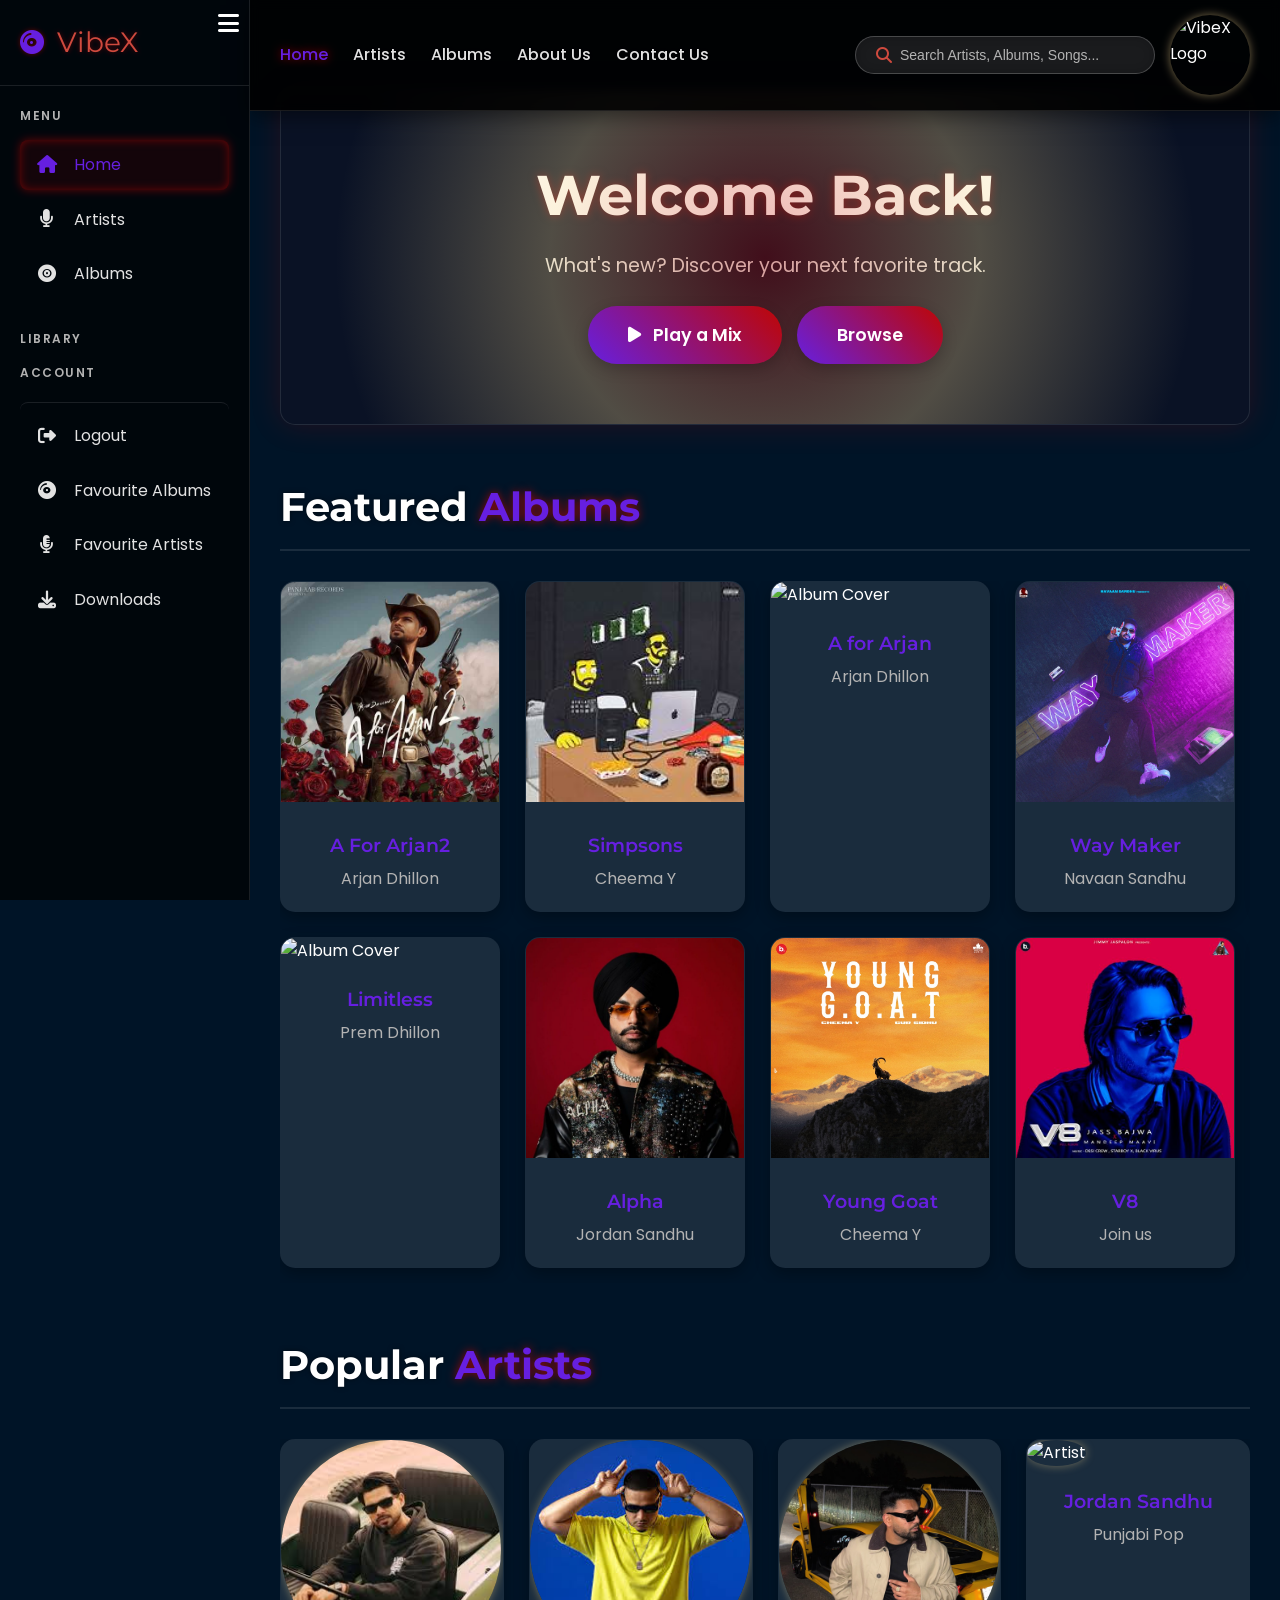
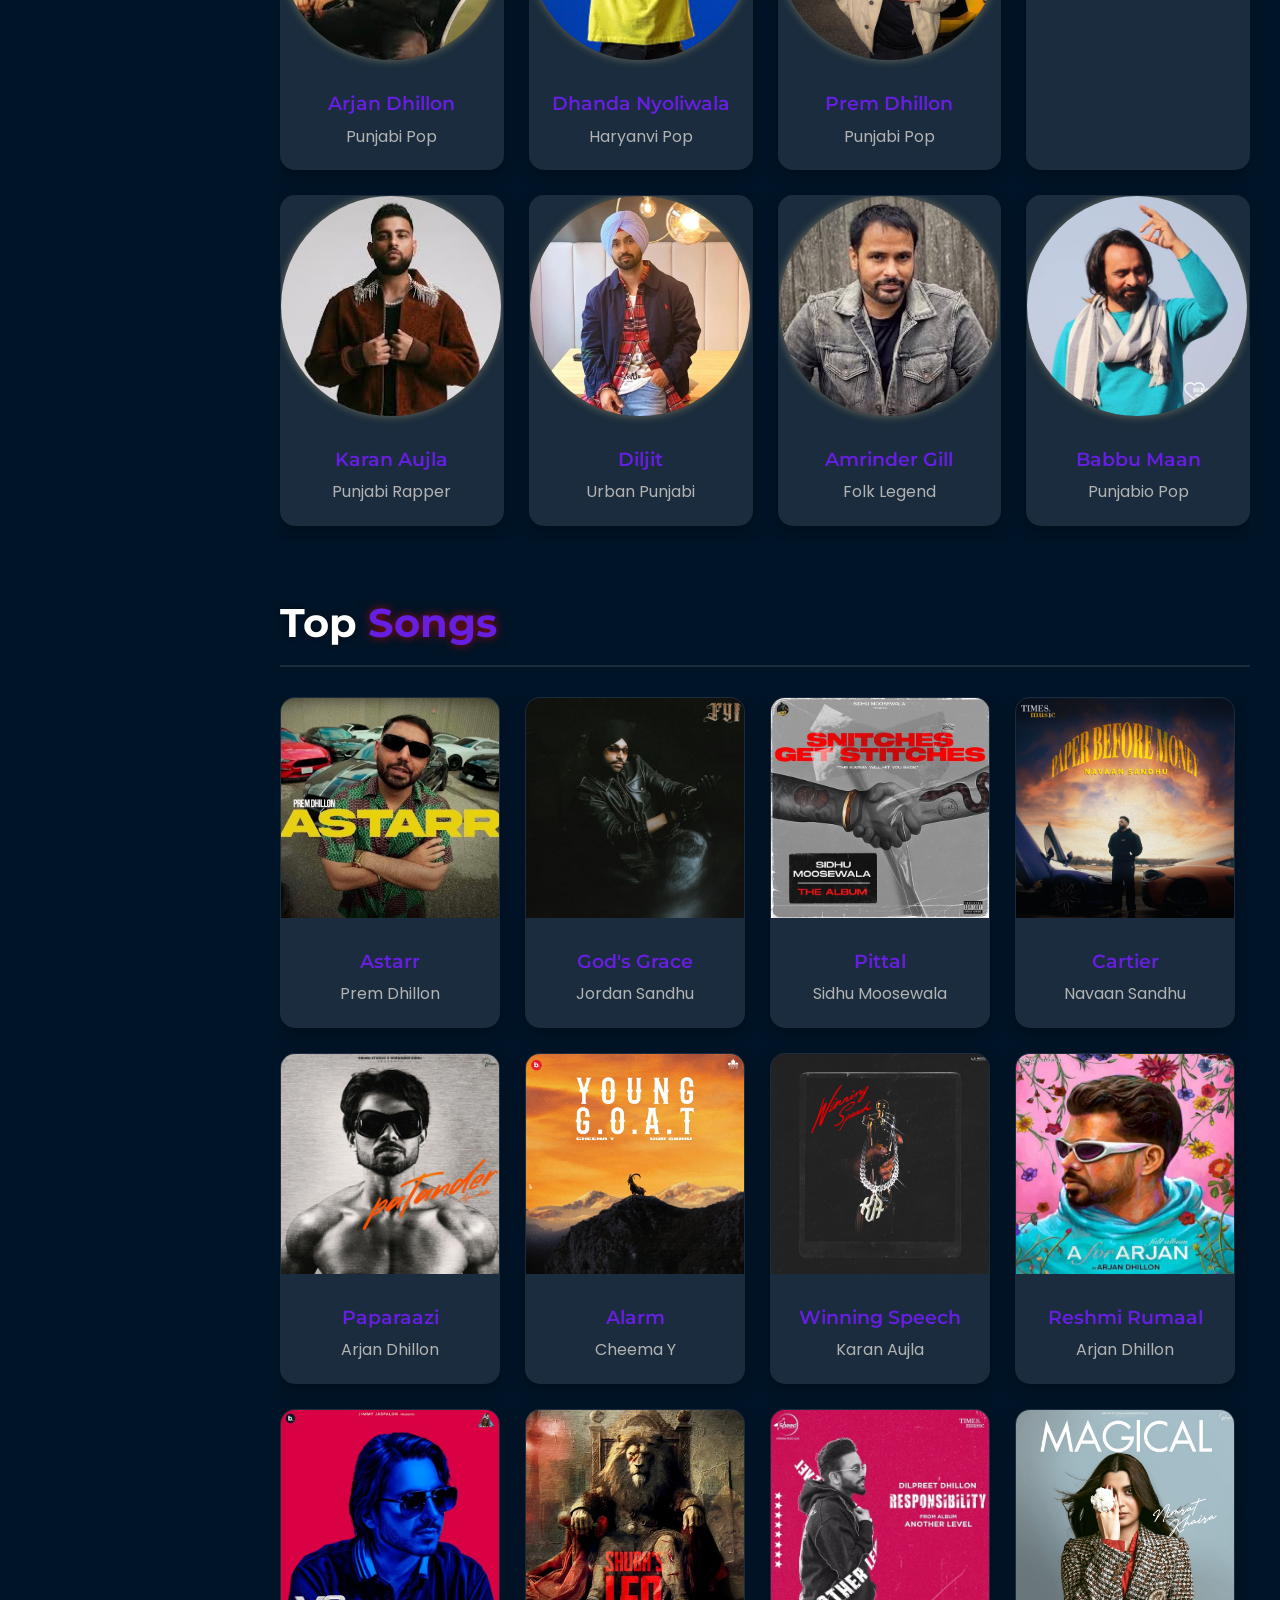
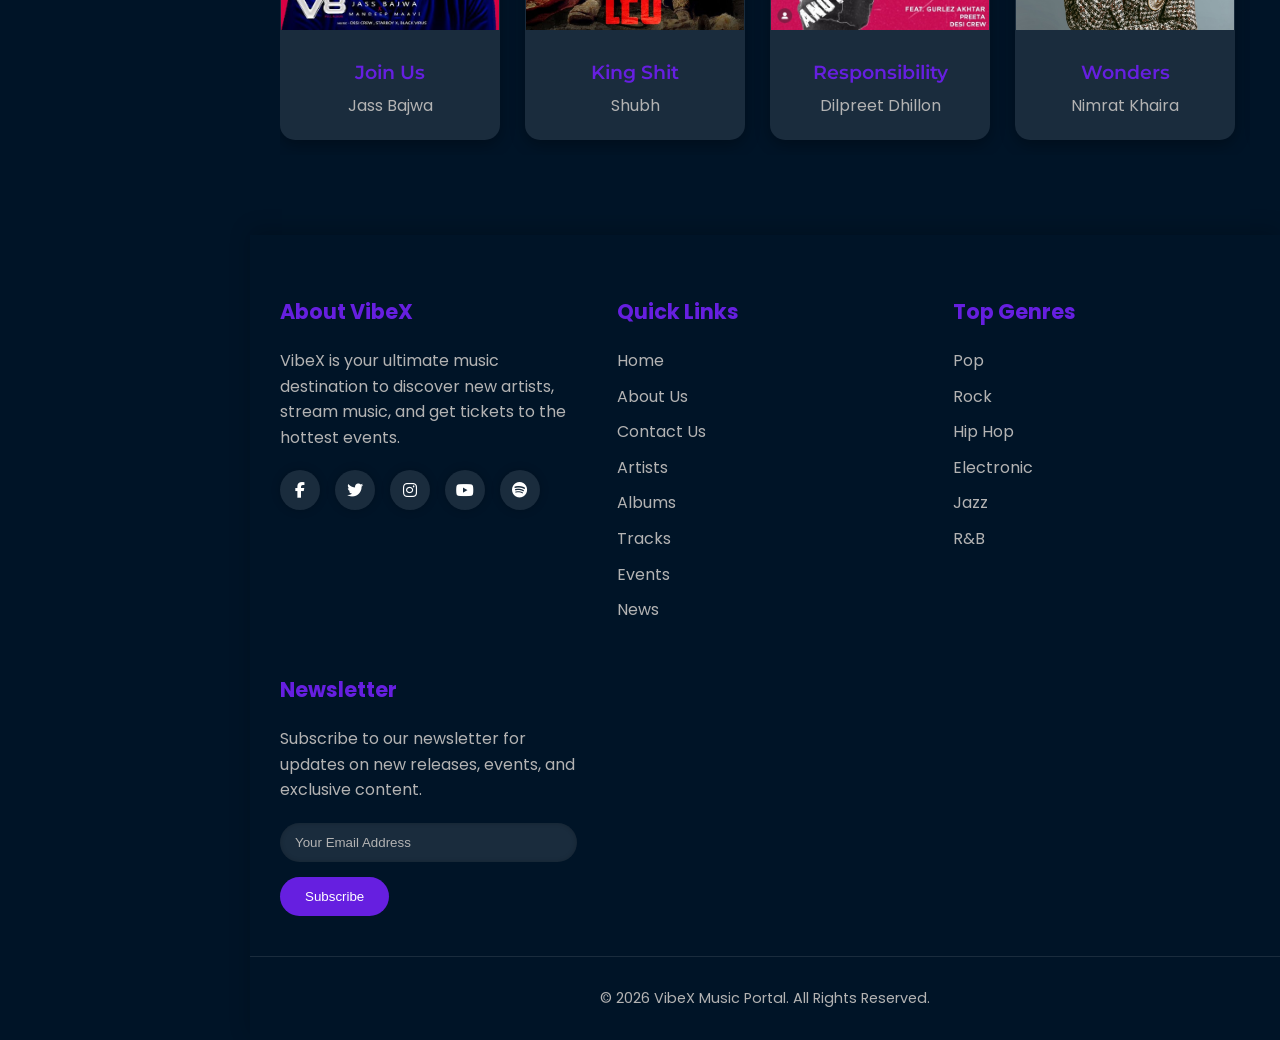
==== HTML/index.html @ daee4691 "Intial commits" ====
<!DOCTYPE html>
<html lang="en">

<head>
    <meta charset="UTF-8" />
    <meta name="viewport" content="width=device-width, initial-scale=1.0" />
    <title>VibeX - Music Portal Dashboard</title>
    <link rel="stylesheet" href="https://cdnjs.cloudflare.com/ajax/libs/font-awesome/6.4.0/css/all.min.css">
    <link
        href="https://fonts.googleapis.com/css2?family=Montserrat:wght@400;500;600;700&family=Poppins:wght@300;400;500;600&display=swap"
        rel="stylesheet">
    <link rel="stylesheet" href="../css/index10.css">
</head>

<body>
    <div class="app-container">
        <aside class="sidebar">
            <button id="sidebar-toggle-btn" class="sidebar-toggle-btn">
                <i class="fas fa-bars"></i>
            </button>
            <div class="sidebar-logo">
                <a href="#" class="logo">
                    <i class="fas fa-compact-disc"></i>
                    <span>VibeX</span>
                </a>
            </div>
            <nav class="sidebar-nav">
                <div class="nav-title">Menu</div>
                <a href="#" class="nav-item active">
                    <i class="fas fa-home"></i>
                    <span>Home</span>
                </a>

                <a href="artists.html" class="nav-item">
                    <i class="fas fa-microphone"></i>
                    <span>Artists</span>
                </a>
                <a href="albums.html" class="nav-item">
                    <i class="fas fa-record-vinyl"></i>
                    <span>Albums</span>
                </a>
            </nav>
            <nav class="sidebar-nav">

                <div class="nav-title">Library</div>
                <div class="nav-title">Account</div>
                <a href="landing.html" class="nav-item" id="logout-btn">
                    <i class="fas fa-sign-out-alt"></i>
                    <span>Logout</span>
                        </a>

                <a href="favourites_albums.html" class="nav-item">
                    <i class="fas fa-compact-disc"></i>
                    <span>Favourite Albums</span>
                </a>
                <a href="favourites_artists.html" class="nav-item">
                    <i class="fas fa-microphone-alt"></i>
                    <span>Favourite Artists</span>
                </a>
                <a href="#" class="nav-item">
                    <i class="fas fa-download"></i>
                    <span>Downloads</span>
                </a>
            </nav>
        </aside>

        <main class="main-content">
            <header>
                <div class="header-content">
                    <nav class="header-nav">
                        <a href="#" class="active">Home</a>
                        <a href="artists.html">Artists</a>
                        <a href="albums.html">Albums</a>
                        <a href="about.html">About Us</a>
                        <a href="contact.html">Contact Us</a>
                    </nav>
                    <div class="header-actions">
                        <div class="search-box">
                            <i class="fas fa-search"></i>
                            <input type="text" id="searchInput" placeholder="Search Artists, Albums, Songs..." />
                            <div id="searchResultsDropdown" class="search-results-dropdown">
                            </div>
                        </div>
                        <div class="vibex-logo-container">
                            <img src="../images/logo.jpg" alt="VibeX Logo" width="120" />
                        </div>
                    </div>
                </div>
            </header>

            <section class="hero">
                <div class="hero-content">
                    <h1 class="hero-title">Welcome Back!</h1>
                    <p class="hero-subtitle">What's new? Discover your next favorite track.</p>
                    <div class="hero-actions">
                        <a href="#" class="btn"><i class="fas fa-play"></i> Play a Mix</a>
                        <a href="#" class="btn">Browse</a>
                    </div>
                </div>
            </section>

            <section class="section">
                <div class="section-header">
                    <h2 class="section-title">Featured <span>Albums</span></h2>
                </div>
                <div class="card-grid albums-grid">
                    <div class="card" data-search-term="A For Arjan2 Arjan Dhillon" data-type="album"
                        id="album-a-for-arjan2">
                        <img src="../images/A_for_Arjan2.jpg" alt="Album Cover" class="card-img" />
                        <div class="card-content">
                            <h3 class="card-title">A For Arjan2</h3>
                            <p class="card-subtitle">Arjan Dhillon</p>
                        </div>
                    </div>
                    <div class="card" data-search-term="Limitless Prem Dhillon" data-type="album" id="album-limitless">
                        <img src="../images/limitless.jpg" alt="Album Cover" class="card-img" />
                        <div class="card-content">
                            <h3 class="card-title">Limitless</h3>
                            <p class="card-subtitle">Prem Dhillon</p>
                        </div>
                    </div>
                    <div class="card" data-search-term="P-Pop Culture Karan Aujla" data-type="album"
                        id="album-p-pop-culture">
                        <img src="../images/simpsons.jpg" alt="Album Cover" class="card-img" />
                        <div class="card-content">
                            <h3 class="card-title">Simpsons</h3>
                            <p class="card-subtitle">Cheema Y</p>
                        </div>
                    </div>
                    <div class="card" data-search-term="Alpha Jordan Sandhu" data-type="album" id="album-alpha">
                        <img src="../images/alpha.jpg" alt="Album Cover" class="card-img" />
                        <div class="card-content">
                            <h3 class="card-title">Alpha</h3>
                            <p class="card-subtitle">Jordan Sandhu</p>
                        </div>
                    </div>
                    <div class="card" data-search-term="Moosetape Sidhu Moosewala" data-type="album"
                        id="album-moosetape">
                        <img src="../images/a_for_arjan.jpg" alt="Album Cover" class="card-img" />
                        <div class="card-content">
                            <h3 class="card-title">A for Arjan</h3>
                            <p class="card-subtitle">Arjan Dhillon</p>
                        </div>
                    </div>
                    <div class="card" data-search-term="Young Goat Cheema Y" data-type="album" id="album-young-goat">
                        <img src="../images/young_goat.jpg" alt="Album Cover" class="card-img" />
                        <div class="card-content">
                            <h3 class="card-title">Young Goat</h3>
                            <p class="card-subtitle">Cheema Y</p>
                        </div>
                    </div>
                    <div class="card" data-search-term="Way Maker Navaan Sandhu" data-type="album" id="album-way-maker">
                        <img src="../images/way_maker.jpg" alt="Album Cover" class="card-img" />
                        <div class="card-content">
                            <h3 class="card-title">Way Maker</h3>
                            <p class="card-subtitle">Navaan Sandhu</p>
                        </div>
                    </div>
                    <div class="card" data-search-term="V8 Join us" data-type="album" id="album-v8">
                        <img src="../images/join_us.jpg" alt="Album Cover" class="card-img" />
                        <div class="card-content">
                            <h3 class="card-title">V8</h3>
                            <p class="card-subtitle">Join us</p>
                        </div>
                    </div>
                    <div class="card" data-search-term="Sicario Shubh" data-type="album" id="album-sicario">
                        <img src="../images/sicario.jpg" alt="Album Cover" class="card-img" />
                        <div class="card-content">
                            <h3 class="card-title">Sicario</h3>
                            <p class="card-subtitle">Shubh</p>
                        </div>
                    </div>
                    <div class="card" data-search-term="Mahol Hustinder" data-type="album" id="album-mahol">
                        <img src="../images/timeless.jpg" alt="Album Cover" class="card-img" />
                        <div class="card-content">
                            <h3 class="card-title">Timeless</h3>
                            <p class="card-subtitle">Hustinder</p>
                        </div>
                    </div>
                </div>
            </section>

            <section class="section">
                <div class="section-header">
                    <h2 class="section-title">Popular <span>Artists</span></h2>
                </div>
                <div class="card-grid artists-grid">
                    <div class="card" data-search-term="Arjan Dhillon Punjabi Pop" data-type="artist"
                        id="artist-arjan-dhillon">
                        <img src="../images/arjan.jpg" alt="Artist" class="artist-img" />
                        <div class="card-content">
                            <h3 class="card-title">Arjan Dhillon</h3>
                            <p class="card-subtitle">Punjabi Pop</p>
                        </div>
                    </div>
                    <div class="card" data-search-term="Karan Aujla Punjabi Rapper" data-type="artist"
                        id="artist-karan-aujla">
                        <img src="../images/aujla.jpg" alt="Artist" class="artist-img" />
                        <div class="card-content">
                            <h3 class="card-title">Karan Aujla</h3>
                            <p class="card-subtitle">Punjabi Rapper</p>
                        </div>
                    </div>

                    <div class="card" data-search-term="Dhanda Nyoliwala Haryanvi Pop" data-type="artist"
                        id="artist-Dhanda-Nyoliwala">
                        <img src="../images/download.jpg" alt="Artist" class="artist-img" />
                        <div class="card-content">
                            <h3 class="card-title">Dhanda Nyoliwala</h3>
                            <p class="card-subtitle">Haryanvi Pop</p>
                        </div>
                    </div>

                    <div class="card" data-search-term="Diljit Urban Punjabi" data-type="artist" id="artist-diljit">
                        <img src="../images/diljit1.jpg" alt="Artist" class="artist-img" />
                        <div class="card-content">
                            <h3 class="card-title">Diljit</h3>
                            <p class="card-subtitle">Urban Punjabi</p>
                        </div>
                    </div>

                    <div class="card" data-search-term="Prem Dhillon Punjabi Pop" data-type="artist"
                        id="artist-prem-dhillon">
                        <img src="../images/prem.jpg" alt="Artist" class="artist-img" />
                        <div class="card-content">
                            <h3 class="card-title">Prem Dhillon</h3>
                            <p class="card-subtitle">Punjabi Pop</p>
                        </div>
                    </div>

                    <div class="card" data-search-term="Amrinder Gill Folk Legend" data-type="artist"
                        id="artist-amrinder-gill">
                        <img src="../images/amrinder_gill.jpeg" alt="Artist" class="artist-img" />
                        <div class="card-content">
                            <h3 class="card-title">Amrinder Gill</h3>
                            <p class="card-subtitle">Folk Legend</p>
                        </div>
                    </div>
                    <div class="card" data-search-term="Jordan Sandhu Punjabi Pop" data-type="artist"
                        id="artist-jordan-sandhu">
                        <img src="../images/jordan.jpg" alt="Artist" class="artist-img" />
                        <div class="card-content">
                            <h3 class="card-title">Jordan Sandhu</h3>
                            <p class="card-subtitle">Punjabi Pop</p>
                        </div>
                    </div>
                    <div class="card" data-search-term="Babbu Maan Punjabio Pop" data-type="artist"
                        id="artist-babbu-maan">
                        <img src="../images/babbu.jpg" alt="Artist" class="artist-img" />
                        <div class="card-content">
                            <h3 class="card-title">Babbu Maan</h3>
                            <p class="card-subtitle">Punjabio Pop</p>
                        </div>

                    </div>
                </div>
            </section>

            <section class="section">
                <div class="section-header">
                    <h2 class="section-title">Top <span>Songs</span></h2>
                </div>
                <div class="card-grid songs-grid">
                    <div class="card" data-search-term="Astarr Prem Dhillon" data-type="song" id="song-astarr">
                        <img src="../images/4_da_gang.jpg" alt="Song Cover" class="card-img" />
                        <div class="card-content">
                            <h3 class="card-title">Astarr</h3>
                            <p class="card-subtitle">Prem Dhillon</p>
                        </div>
                    </div>
                    <div class="card" data-search-term="Paparaazi Arjan Dhillon" data-type="song" id="song-paparaazi">
                        <img src="../images/paparaazi.jpg" alt="Song Cover" class="card-img" />
                        <div class="card-content">
                            <h3 class="card-title">Paparaazi</h3>
                            <p class="card-subtitle">Arjan Dhillon</p>
                        </div>
                    </div>
                    <div class="card" data-search-term="Join Us Jass Bajwa" data-type="song" id="song-join-us">
                        <img src="../images/join_us.jpg" alt="Song Cover" class="card-img" />
                        <div class="card-content">
                            <h3 class="card-title">Join Us</h3>
                            <p class="card-subtitle">Jass Bajwa</p>
                        </div>
                    </div>
                    <div class="card" data-search-term="God's Grace Jordan Sandhu" data-type="song"
                        id="song-gods-grace">
                        <img src="../images/gods_grace.jpg" alt="Song Cover" class="card-img" />
                        <div class="card-content">
                            <h3 class="card-title">God's Grace</h3>
                            <p class="card-subtitle">Jordan Sandhu</p>
                        </div>
                    </div>
                    <div class="card" data-search-term="Alarm Cheema Y" data-type="song" id="song-alarm">
                        <img src="../images/young_goat.jpg" alt="Song Cover" class="card-img" />
                        <div class="card-content">
                            <h3 class="card-title">Alarm</h3>
                            <p class="card-subtitle">Cheema Y</p>
                        </div>
                    </div>
                    <div class="card" data-search-term="King Shit Shubh" data-type="song" id="song-king-shit">
                        <img src="../images/king_shit.jpg" alt="Song Cover" class="card-img" />
                        <div class="card-content">
                            <h3 class="card-title">King Shit</h3>
                            <p class="card-subtitle">Shubh</p>
                        </div>
                    </div>
                    <div class="card" data-search-term="Pittal Sidhu Moosewala" data-type="song" id="song-pittal">
                        <img src="../images/pittal.jpg" alt="Song Cover" class="card-img" />
                        <div class="card-content">
                            <h3 class="card-title">Pittal</h3>
                            <p class="card-subtitle">Sidhu Moosewala</p>
                        </div>
                    </div>
                    <div class="card" data-search-term="Winning Speech Karan Aujla" data-type="song"
                        id="song-winning-speech">
                        <img src="../images/winning_speech.jpg" alt="Song Cover" class="card-img" />
                        <div class="card-content">
                            <h3 class="card-title">Winning Speech</h3>
                            <p class="card-subtitle">Karan Aujla</p>
                        </div>
                    </div>
                    <div class="card" data-search-term="Responsibility Dilpreet Dhillon" data-type="song"
                        id="song-responsibility">
                        <img src="../images/responsibility.jpg" alt="Song Cover" class="card-img" />
                        <div class="card-content">
                            <h3 class="card-title">Responsibility</h3>
                            <p class="card-subtitle">Dilpreet Dhillon</p>
                        </div>
                    </div>
                    <div class="card" data-search-term="Cartier Navaan Sandhu" data-type="song" id="song-cartier">
                        <img src="../images/paper_before_money.jpg" alt="Song Cover" class="card-img" />
                        <div class="card-content">
                            <h3 class="card-title">Cartier</h3>
                            <p class="card-subtitle">Navaan Sandhu</p>
                        </div>
                    </div>
                    <div class="card" data-search-term="Reshmi Rumaal Arjan Dhillon" data-type="song"
                        id="song-reshmi-rumaal">
                        <img src="../images/A_for_Arjan.jpg" alt="Song Cover" class="card-img" />
                        <div class="card-content">
                            <h3 class="card-title">Reshmi Rumaal</h3>
                            <p class="card-subtitle">Arjan Dhillon</p>
                        </div>
                    </div>
                    <div class="card" data-search-term="Wonders Nimrat Khaira" data-type="song" id="song-wonders">
                        <img src="../images/wonders.jpg" alt="Song Cover" class="card-img" />
                        <div class="card-content">
                            <h3 class="card-title">Wonders</h3>
                            <p class="card-subtitle">Nimrat Khaira</p>
                        </div>
                    </div>
                    <div class="card" data-search-term="Vail Purane Hustinder" data-type="song" id="song-vail-purane">
                        <img src="../images/timeless.jpg" alt="Song Cover" class="card-img" />
                        <div class="card-content">
                            <h3 class="card-title">Vail Purane</h3>
                            <p class="card-subtitle">Hustinder</p>
                        </div>
                    </div>
                    <div class="card" data-search-term="Sohni Kudi Amrinder Gill" data-type="song" id="song-sohni-kudi">
                        <img src="../images/sohni_kudi.jpg" alt="Song Cover" class="card-img" />
                        <div class="card-content">
                            <h3 class="card-title">Sohni Kudi</h3>
                            <p class="card-subtitle">Amrinder Gill</p>
                        </div>
                    </div>
                    <div class="card" data-search-term="Hussan Illahi Wazir Pattar" data-type="song"
                        id="song-hussan-illahi">
                        <img src="../images/hussan_illahi.jpg" alt="Song Cover" class="card-img" />
                        <div class="card-content">
                            <h3 class="card-title">Hussan Illahi</h3>
                            <p class="card-subtitle">Wazir Pattar</p>
                        </div>
                    </div>
                </div>
            </section>
        </main>
    </div>


    <div class="playback-message" id="playbackMessage"></div>

    <footer>
        <div class="container">
            <div class="footer-content">
                <div class="footer-column">
                    <h3>About Vibe<span>X</span></h3>
                    <p>VibeX is your ultimate music destination to discover new artists, stream music, and get tickets
                        to the hottest events.</p>
                    <div class="social-links">
                        <a href="#"><i class="fab fa-facebook-f"></i></a>
                        <a href="#"><i class="fab fa-twitter"></i></a>
                        <a href="#"><i class="fab fa-instagram"></i></a>
                        <a href="#"><i class="fab fa-youtube"></i></a>
                        <a href="#"><i class="fab fa-spotify"></i></a>
                    </div>
                </div>

                <div class="footer-column">
                    <h3>Quick Links</h3>
                    <ul>
                        <li><a href="#">Home</a></li>
                        <li><a href="about.html">About Us</a></li>
                        <li><a href="contact.html">Contact Us</a></li>
                        <li><a href="artists.html">Artists</a></li>
                        <li><a href="albums3.html">Albums</a></li>
                        <li><a href="landing.html">Tracks</a></li>
                        <li><a href="#">Events</a></li>
                        <li><a href="#">News</a></li>
                    </ul>
                </div>

                <div class="footer-column">
                    <h3>Top Genres</h3>
                    <ul>
                        <li><a href="#">Pop</a></li>
                        <li><a href="#">Rock</a></li>
                        <li><a href="#">Hip Hop</a></li>
                        <li><a href="#">Electronic</a></li>
                        <li><a href="#">Jazz</a></li>
                        <li><a href="#">R&B</a></li>
                    </ul>
                </div>

                <div class="footer-column">
                    <h3>Newsletter</h3>
                    <p>Subscribe to our newsletter for updates on new releases, events, and exclusive content.</p>
                    <div class="newsletter">
                        <form action="#">
                            <input type="email" placeholder="Your Email Address" required>
                            <button type="submit">Subscribe</button>
                        </form>
                    </div>
                </div>
            </div>

            <div class="copyright">
                <p>&copy; 2026 VibeX Music Portal. All Rights Reserved.</p>
            </div>
        </div>
    </footer>
</body>

</html>
---- css/index10.css ----
:root {
    --primary: #661fe0;
    --secondary: #cf4a3e;
    --dark-bg: #001427;
    --mid-bg: #001427;
    --light-bg: #708d81;
    --footer-bg: #001427;
    --card-bg: rgba(255, 255, 255, 0.1);
    --card-hover: rgba(255, 255, 255, 0.15);
    --text-primary: #fff;
    --text-secondary: #e2e2e2;
    --text-muted: #b3b3b3;
    --sidebar-width: 250px;
    --shadow-primary: 191, 6, 3;
    --shadow-secondary: 244, 213, 141;
    --shadow-tertiary: 255, 255, 255;
    /* New: Define fixed header height for main content clearance */
    --fixed-header-height: 90px; 
}

* {
    margin: 0;
    padding: 0;
    box-sizing: border-box;
}

body {
    font-family: 'Poppins', sans-serif;
    background: linear-gradient(135deg, var(--dark-bg), var(--mid-bg), var(--light-bg));
    background-size: 400% 400%;
    color: var(--text-primary);
    line-height: 1.6;
    animation: backgroundShift 15s ease infinite;
    overflow-x: hidden;
}

.app-container {
    display: flex;
    min-height: 100vh;
}

/* ----------------------------------- */
/* Sidebar Styles                      */
/* ----------------------------------- */
.sidebar {
    width: var(--sidebar-width);
    background: rgba(0, 0, 0, 0.7);
    position: fixed;
    height: 100vh;
    padding: 20px 0;
    overflow-y: auto;
    border-right: 1px solid rgba(255, 255, 255, 0.1);
    z-index: 1000;
    transition: width 0.3s ease;
}

.sidebar-toggle-btn {
    position: absolute;
    top: 10px;
    right: 10px;
    background: none;
    border: none;
    color: var(--text-primary);
    font-size: 24px;
    cursor: pointer;
    z-index: 1010;
}

.sidebar-logo {
    padding: 0 20px 20px;
    border-bottom: 1px solid rgba(255, 255, 255, 0.1);
    margin-bottom: 20px;
}

.logo {
    font-family: 'Montserrat', sans-serif;
    font-size: 28px;
    color: var(--primary);
    text-decoration: none;
    display: flex;
    align-items: center;
    transition: all 0.3s ease;
    text-shadow: 0 0 5px rgba(var(--shadow-primary), 0.5);
}

.logo span {
    color: var(--secondary);
    margin-left: 5px;
    transition: opacity 0.3s ease;
}

.logo i {
    margin-right: 8px;
    font-size: 24px;
    transition: transform 0.6s cubic-bezier(0.68, -0.55, 0.27, 1.55);
}

.logo:hover {
    color: var(--secondary);
    text-shadow: 0 0 20px rgba(var(--shadow-secondary), 0.8);
}

.logo:hover i {
    transform: rotate(360deg) scale(1.2);
}

.sidebar-nav {
    padding: 0 20px;
    margin-bottom: 30px;
}

.nav-title {
    text-transform: uppercase;
    font-size: 12px;
    color: var(--text-muted);
    margin-bottom: 15px;
    letter-spacing: 1.5px;
    font-weight: 600;
    transition: opacity 0.3s ease;
}

.nav-item {
    display: flex;
    align-items: center;
    padding: 12px 15px;
    color: var(--text-secondary);
    text-decoration: none;
    transition: all 0.3s ease, box-shadow 0.3s;
    border-radius: 8px;
    margin-bottom: 5px;
}

.nav-item i {
    margin-right: 15px;
    font-size: 18px;
    width: 24px;
    text-align: center;
    transition: all 0.3s ease;
}

.nav-item:hover {
    color: var(--primary);
    background: rgba(var(--shadow-primary), 0.08);
    transform: translateX(5px);
    box-shadow: 0 0 15px rgba(var(--shadow-primary), 0.5);
}

.nav-item.active {
    color: var(--primary);
    background: rgba(var(--shadow-primary), 0.1);
    box-shadow: inset 0 0 10px rgba(var(--shadow-primary), 0.5), 0 0 10px rgba(var(--shadow-primary), 0.5);
}
 
.favorites-list {
    list-style: none;
    padding: 0;
    margin-top: 10px;
    max-height: 200px;
    overflow-y: auto;
}

.favorites-list-item {
    display: flex;
    align-items: center;
    padding: 8px 15px;
    color: var(--text-secondary);
    font-size: 0.9rem;
    white-space: nowrap;
    overflow: hidden;
    text-overflow: ellipsis;
    transition: color 0.2s, background-color 0.2s;
    cursor: pointer;
    border-radius: 4px;
}
 
.favorites-list-item span {
    margin-right: 8px;
    font-size: 10px;
    color: var(--primary);
}


/* ----------------------------------- */
/* Main Content & Header Styles        */
/* ----------------------------------- */
.main-content {
    flex: 1;
    margin-left: var(--sidebar-width);
    /* Added top padding to clear the fixed header area */
    padding: var(--fixed-header-height) 30px 30px 30px; 
    
    display: flex;
    flex-direction: column;
    overflow-y: auto;
    min-height: 100vh;
    transition: margin-left 0.3s ease;
}

header {
    /* Changed to FIXED position to lock it to the top */
    position: fixed;
    top: 0;
    left: var(--sidebar-width);
    width: calc(100% - var(--sidebar-width)); /* Span width next to sidebar */
    
    background: rgba(0, 0, 0, 0.9); /* Increased opacity for clarity */
    padding: 15px 30px;
    z-index: 100;
    backdrop-filter: blur(5px);
    /* Removed margins as it's no longer necessary with position: fixed */
    margin: 0; 
    border-bottom: 1px solid rgba(255, 255, 255, 0.1);
    box-shadow: 0 5px 20px rgba(0, 0, 0, 0.5);
    transition: left 0.3s ease, width 0.3s ease;
}

.header-content {
    display: flex;
    justify-content: space-between;
    align-items: center;
}

.header-nav {
    display: flex;
}

.header-nav a {
    color: var(--text-secondary);
    text-decoration: none;
    margin-right: 25px;
    font-weight: 500;
    transition: all 0.3s ease;
    position: relative;
    padding: 5px 0;
    text-shadow: 0 0 5px rgba(0, 0, 0, 0.5);
}

.header-nav a:hover,
.header-nav a.active {
    color: var(--primary);
    text-shadow: 0 0 10px rgba(var(--shadow-primary), 0.8);
}

.header-nav a::after {
    content: '';
    position: absolute;
    bottom: -5px;
    left: 0;
    width: 100%;
    height: 2px;
    background: var(--primary);
    transform: scaleX(0);
    transition: transform 0.3s ease;
    transform-origin: right;
    box-shadow: 0 0 10px rgba(var(--shadow-primary), 0.8);
}

.header-nav a:hover::after {
    transform: scaleX(1);
    transform-origin: left;
}

.header-actions {
    display: flex;
    align-items: center;
}

/* START: Search Box Styles - Crucial for Dropdown */
.search-box {
    z-index: 1011;
    position: relative;
    max-width: 350px;
    width: 300px; /* Explicit width for proper layout with dropdown */
    background: rgba(255, 255, 255, 0.1);
    border: 1px solid rgba(255, 255, 255, 0.2);
    border-radius: 25px;
    padding: 10px 20px;
    margin-right: 15px;
    display: flex;
    align-items: center;
    transition: all 0.3s ease;
    box-shadow: inset 0 0 10px rgba(0, 0, 0, 0.2);
}

.search-box:hover,
.search-box:focus-within {
    box-shadow: 0 0 20px rgba(var(--shadow-secondary), 0.5), inset 0 0 15px rgba(var(--shadow-secondary), 0.3);
    transform: none; 
}

.search-box input {
    background: transparent;
    border: none;
    color: var(--text-primary);
    outline: none;
    width: 100%; /* Changed to 100% for full box usage */
    font-size: 14px;
}
/* END: Search Box Styles */

.search-box input::placeholder {
    color: var(--text-muted);
}
 
/* Added margin-right to the icon itself so it's clickable and separate */
.search-box > i { 
    color: var(--secondary);
    margin-right: 8px;
    cursor: pointer; /* Makes it clear it's clickable */
    transition: color 0.2s;
}
 
.search-box > i:hover {
    color: var(--primary);
}

/* Search Dropdown Styles (From original working code) */
.search-results-dropdown {
    position: absolute;
    top: 100%;
    left: 0;
    width: 100%;
    max-height: 400px;
    overflow-y: auto;
    background: rgba(0, 0, 0, 0.9);
    border: 1px solid var(--primary);
    border-top: none;
    border-radius: 0 0 15px 15px;
    box-shadow: 0 10px 20px rgba(0, 0, 0, 0.5);
    z-index: 10;
    display: none;
    padding-top: 5px;
}

.dropdown-item {
    display: flex;
    align-items: center;
    padding: 10px 20px;
    color: var(--text-secondary);
    text-decoration: none;
    transition: background-color 0.2s, color 0.2s;
    cursor: pointer;
    border-bottom: 1px solid rgba(255, 255, 255, 0.05);
}

.dropdown-item:last-child {
    border-bottom: none;
}

.dropdown-item:hover {
    background: rgba(var(--shadow-primary), 0.15);
    color: var(--primary);
}

.dropdown-item-image {
    width: 40px;
    height: 40px;
    border-radius: 5px;
    object-fit: cover;
    margin-right: 10px;
}

.dropdown-item-text {
    flex-grow: 1;
    overflow: hidden;
    white-space: nowrap;
}

.dropdown-item-title {
    font-weight: 600;
    font-size: 1.1rem;
    color: var(--text-primary);
    line-height: 1.2;
    overflow: hidden;
    text-overflow: ellipsis;
}

.dropdown-item-subtitle {
    font-size: 0.85rem;
    color: var(--text-muted);
    overflow: hidden;
    text-overflow: ellipsis;
}

.dropdown-item-play-btn {
    background: linear-gradient(45deg, var(--primary), #8d0801);
    color: var(--secondary);
    border: 2px solid var(--secondary);
    border-radius: 50%;
    width: 35px;
    height: 35px;
    display: flex;
    align-items: center;
    justify-content: center;
    cursor: pointer;
    margin-left: 10px;
    transition: transform 0.2s, box-shadow 0.2s;
    box-shadow: 0 0 10px rgba(var(--shadow-primary), 0.8), 0 0 5px rgba(var(--shadow-secondary), 0.5);
    flex-shrink: 0;
}

.dropdown-item-play-btn:hover {
    background: var(--secondary);
    color: var(--dark-bg);
    transform: scale(1.15);
    box-shadow: 0 0 20px rgba(var(--shadow-secondary), 1);
}


.vibex-logo-container {
    width: 80px;
    height: 80px;
    border-radius: 50%;
    overflow: hidden;
    display: flex;
    align-items: center;
    justify-content: center;
    transition: transform 0.3s ease, box-shadow 0.3s;
    box-shadow: 0 0 10px rgba(var(--shadow-secondary), 0.5);
}

.vibex-logo-container:hover {
    transform: scale(1.1);
    box-shadow: 0 0 25px rgba(var(--shadow-secondary), 0.8);
}

.vibex-logo-container img {
    width: 100%;
    height: 100%;
    object-fit: contain;
}

/* ----------------------------------- */
/* Hero Section Styles                 */
/* ----------------------------------- */
.hero {
    padding: 60px 0;
    text-align: center;
    background: rgba(var(--shadow-primary), 0.05);
    border-radius: 15px;
    margin-bottom: 50px;
    position: relative;
    overflow: hidden;
    animation: scaleIn 0.8s cubic-bezier(0.25, 0.46, 0.45, 0.94);
    border: 1px solid rgba(255, 255, 255, 0.1);
    box-shadow: 0 0 30px rgba(var(--shadow-primary), 0.2);
}

.hero::before {
    content: '';
    position: absolute;
    top: 50%;
    left: 50%;
    width: 120%;
    height: 120%;
    background: radial-gradient(circle, rgba(var(--shadow-primary), 0.3), rgba(var(--shadow-secondary), 0.3), transparent 70%);
    transform: translate(-50%, -50%);
    animation: pulse 4s infinite ease-in-out;
}

.hero-title {
    font-family: 'Montserrat', sans-serif;
    font-size: 3.5rem;
    margin-bottom: 10px;
    color: var(--text-primary);
    -webkit-text-fill-color: unset;
    background: none;
    -webkit-background-clip: unset;
    text-shadow: 0 0 10px rgba(var(--shadow-primary), 0.5);
    animation: textGlow 1.5s infinite alternate;
}

.hero-subtitle {
    font-size: 1.2rem;
    color: var(--text-secondary);
    margin-bottom: 25px;
}

.hero-actions {
    display: flex;
    justify-content: center;
    gap: 15px;
}

.btn {
    display: inline-block;
    background: linear-gradient(45deg, var(--primary), #bf0603);
    color: white;
    padding: 15px 40px;
    border-radius: 30px;
    text-decoration: none;
    font-weight: 600;
    font-size: 1.1rem;
    transition: transform 0.3s, box-shadow 0.3s, background 0.3s;
    border: none;
    cursor: pointer;
    position: relative;
    overflow: hidden;
    z-index: 1;
    box-shadow: 0 5px 15px rgba(0, 0, 0, 0.2);
}

.btn::before {
    content: '';
    position: absolute;
    top: 0;
    left: -100%;
    width: 100%;
    height: 100%;
    background: rgba(255, 255, 255, 0.2);
    transition: all 0.4s ease-in-out;
    z-index: -1;
}

.btn:hover::before {
    left: 0;
}

.btn:hover {
    transform: translateY(-5px);
    box-shadow: 0 15px 30px rgba(var(--shadow-primary), 0.4);
}

.btn i {
    margin-right: 8px;
}

/* ----------------------------------- */
/* Section & Card Styles               */
/* ----------------------------------- */
.section {
    margin-bottom: 50px;
}

.section-header {
    display: flex;
    justify-content: space-between;
    align-items: center;
    margin-bottom: 30px;
    border-bottom: 2px solid rgba(255, 255, 255, 0.1);
    padding-bottom: 10px;
}

.section-title {
    font-family: 'Montserrat', sans-serif;
    font-size: 2.5rem;
    font-weight: 700;
    color: var(--text-primary);
    text-shadow: 0 0 5px rgba(0, 0, 0, 0.5);
    animation: sectionTitleGlow 3s infinite alternate;
}

.section-title span {
    color: var(--primary);
    text-shadow: 0 0 10px rgba(var(--shadow-primary), 0.8);
}

/* Grid Card Layouts */
.card-grid {
    display: grid;
    gap: 25px;
    padding-bottom: 15px;
    overflow-x: auto; /* Ensures horizontal scroll for cards */
}

.albums-grid,
.artists-grid {
    grid-template-rows: repeat(2, 1fr);
    grid-auto-flow: column;
}

.songs-grid {
    grid-template-rows: repeat(3, 1fr);
    grid-auto-flow: column;
}

.card-grid::-webkit-scrollbar {
    display: none;
}

.card {
    min-width: 220px;
    background: var(--card-bg);
    border-radius: 15px;
    overflow: hidden;
    position: relative;
    box-shadow: 0 5px 15px rgba(0, 0, 0, 0.3);
    transition: transform 0.3s, background 0.3s, box-shadow 0.3s, border 0.3s;
    display: inline-block;
    border: 1px solid transparent;
}

.card:hover {
    transform: translateY(-15px) scale(1.02);
    background: var(--card-hover);
    box-shadow: 0 20px 40px rgba(var(--shadow-primary), 0.8);
}

/* SEARCH MATCH HIGHLIGHT STYLES */
.card.matched {
    border: 3px solid rgba(var(--shadow-secondary), 1);
    box-shadow: 0 0 25px rgba(var(--shadow-secondary), 0.9), 0 0 10px rgba(var(--shadow-primary), 0.5);
    transform: scale(1.05);
}

/* State for Favorited Item */
.card.favorited {
    border: 2px solid var(--primary);
}

.card-img {
    width: 100%;
    height: 220px;
    object-fit: cover;
    transition: transform 0.4s ease, filter 0.3s ease;
}

.artist-img {
    border-radius: 50%;
    width: 220px;
    height: 220px;
    object-fit: cover;
    transition: all 0.3s ease;
    box-shadow: 0 0 10px rgba(var(--shadow-secondary), 0.4);
}

.card:hover .card-img,
.card:hover .artist-img {
    transform: scale(1.1);
    filter: brightness(0.7);
}

.card:hover .artist-img {
    box-shadow: 0 0 40px rgba(var(--shadow-secondary), 1);
}

.card-content {
    padding: 20px;
    text-align: center;
}

.card-title {
    font-family: 'Montserrat', sans-serif;
    font-size: 1.2rem;
    font-weight: 600;
    margin-bottom: 5px;
    color: var(--primary);
    transition: color 0.3s ease;
}

.card-subtitle {
    font-size: 1rem;
    color: var(--text-muted);
}

.card:hover .card-title {
    color: var(--secondary);
    text-shadow: 0 0 10px rgba(var(--shadow-secondary), 0.8);
}

.card-controls {
    position: absolute;
    bottom: 15px;
    right: 15px;
    z-index: 10;
    opacity: 0;
    visibility: hidden;
    transition: opacity 0.3s ease, visibility 0.3s ease;
    display: flex; /* Allow for multiple controls */
    gap: 10px;
}

.card:hover .card-controls {
    opacity: 1;
    visibility: visible;
}
 
/* Favorite Button Styles */
.favorite-btn {
    width: 40px;
    height: 40px;
    border-radius: 50%;
    border: none;
    cursor: pointer;
    background: rgba(0, 0, 0, 0.5);
    display: flex;
    align-items: center;
    justify-content: center;
    box-shadow: 0 0 10px rgba(0, 0, 0, 0.5);
    transition: transform 0.3s, background 0.3s, box-shadow 0.3s;
}
 
.favorite-btn i {
    color: white;
    font-size: 18px;
    transition: color 0.3s, transform 0.3s;
}
 
.favorite-btn:hover {
    background: rgba(var(--shadow-secondary), 0.3);
    transform: scale(1.1);
}

/* State for Favorited Item */
.card.favorited .favorite-btn i {
    color: var(--primary); /* Red color for favorited state */
    text-shadow: 0 0 10px rgba(var(--shadow-primary), 0.8);
}
 
.card.favorited .favorite-btn:hover i {
    transform: scale(1.2);
    color: var(--secondary);
    text-shadow: 0 0 15px rgba(var(--shadow-secondary), 1);
}

/* Play/Pause Button Styles (Existing) */
.play-pause-btn {
    width: 40px;
    height: 40px;
    border-radius: 50%;
    border: none;
    cursor: pointer;
    background: var(--primary);
    display: flex;
    align-items: center;
    justify-content: center;
    box-shadow: 0 0 15px rgba(var(--shadow-primary), 0.5);
    transition: transform 0.3s, box-shadow 0.3s;
}

.play-pause-btn:hover {
    transform: scale(1.1);
    box-shadow: 0 0 20px rgba(var(--shadow-primary), 1);
}

.play-pause-btn i {
    color: white;
    font-size: 16px;
    margin-left: 2px;
}

.pause-icon {
    display: none;
}

.card.playing .play-icon {
    display: none;
}

.card.playing .pause-icon {
    display: block;
}
 
/* Playback Message Toast */
.playback-message {
    position: fixed;
    bottom: 20px;
    right: 20px;
    background-color: rgba(var(--shadow-primary), 0.9);
    color: var(--text-primary);
    padding: 15px 25px;
    border-radius: 30px;
    z-index: 2000;
    font-weight: 600;
    box-shadow: 0 5px 20px rgba(0, 0, 0, 0.5);
    display: none;
    opacity: 0;
    transition: opacity 0.5s ease;
}

/* ----------------------------------- */
/* Footer Styles                       */
/* ----------------------------------- */
footer {
    background: var(--footer-bg);
    padding: 60px 0 30px;
    position: relative;
    z-index: 1;
    box-shadow: 0 -5px 20px rgba(0, 0, 0, 0.2);
    /* *** FIX: Set margin-left to align with main content, and animation to respond to collapse *** */
    margin-left: var(--sidebar-width);
    transition: margin-left 0.3s ease;
}

.footer-content {
    display: grid;
    grid-template-columns: repeat(auto-fit, minmax(250px, 1fr));
    gap: 40px;
    margin-bottom: 40px;
    padding: 0 30px; /* Add horizontal padding back to footer content */
}

.footer-column h3 {
    font-size: 1.3rem;
    margin-bottom: 20px;
    color: var(--primary);
    transition: color 0.3s ease, text-shadow 0.3s;
}

.footer-column h3:hover {
    color: var(--secondary);
    text-shadow: 0 0 10px rgba(var(--shadow-secondary), 0.8);
}

.footer-column p {
    color: var(--text-muted);
    margin-bottom: 20px;
}

.social-links {
    display: flex;
    gap: 15px;
}

.social-links a {
    display: flex;
    align-items: center;
    justify-content: center;
    width: 40px;
    height: 40px;
    border-radius: 50%;
    background: rgba(255, 255, 255, 0.1);
    color: white;
    text-decoration: none;
    transition: background-color 0.3s, transform 0.3s, box-shadow 0.3s;
    box-shadow: 0 0 10px rgba(0, 0, 0, 0.2);
}

.social-links a:hover {
    background: var(--primary);
    transform: translateY(-5px) scale(1.2);
    box-shadow: 0 0 30px rgba(var(--shadow-primary), 1);
}

.footer-column ul {
    list-style: none;
}

.footer-column ul li {
    margin-bottom: 10px;
}

.footer-column ul li a {
    color: var(--text-muted);
    text-decoration: none;
    transition: color 0.3s, transform 0.3s;
    display: inline-block;
}

.footer-column ul li a:hover {
    color: var(--primary);
    transform: translateX(10px);
    text-shadow: 0 0 10px rgba(var(--shadow-primary), 0.8);
}

.newsletter input {
    width: 100%;
    padding: 12px 15px;
    border: none;
    border-radius: 30px;
    background: rgba(255, 255, 255, 0.1);
    color: white;
    margin-bottom: 15px;
    transition: box-shadow 0.3s;
    box-shadow: inset 0 0 5px rgba(0, 0, 0, 0.2);
}

.newsletter input:focus {
    box-shadow: 0 0 15px rgba(var(--shadow-primary), 0.8), inset 0 0 10px rgba(var(--shadow-primary), 0.5);
}

.newsletter input::placeholder {
    color: var(--text-muted);
}

.newsletter button {
    background: var(--primary);
    color: white;
    border: none;
    padding: 12px 25px;
    border-radius: 30px;
    cursor: pointer;
    transition: background 0.3s, transform 0.3s, box-shadow 0.3s;
}

.newsletter button:hover {
    background: #8d0801;
    transform: scale(1.05);
    box-shadow: 5px 5px 15px rgba(var(--shadow-primary), 0.8);
}

.copyright {
    text-align: center;
    padding-top: 30px;
    border-top: 1px solid rgba(255, 255, 255, 0.1);
    color: var(--text-muted);
    font-size: 0.9rem;
}
 
/* ----------------------------------- */
/* Keyframe Animations                 */
/* ----------------------------------- */
@keyframes fadeInDown {
    from { opacity: 0; transform: translateY(-20px); }
    to { opacity: 1; transform: translateY(0); }
}

@keyframes scaleIn {
    from { transform: scale(0.95); opacity: 0; }
    to { transform: scale(1); opacity: 1; }
}

@keyframes textGlow {
    0% { text-shadow: 0 0 5px rgba(var(--shadow-primary), 0.5), 0 0 10px rgba(var(--shadow-secondary), 0.3); }
    100% { text-shadow: 0 0 20px rgba(var(--shadow-primary), 1), 0 0 30px rgba(var(--shadow-secondary), 0.8); }
}

@keyframes pulse {
    0% { transform: translate(-50%, -50%) scale(0.95); opacity: 0.5; }
    50% { transform: translate(-50%, -50%) scale(1.05); opacity: 0.7; }
    100% { transform: translate(-50%, -50%) scale(0.95); opacity: 0.5; }
}

@keyframes sectionTitleGlow {
    0% { text-shadow: 0 0 5px rgba(var(--shadow-primary), 0.5); }
    100% { text-shadow: 0 0 25px rgba(var(--shadow-primary), 1); }
}

@keyframes backgroundShift {
    0% { background-position: 0% 50%; }
    50% { background-position: 100% 50%; }
    100% { background-position: 0% 50%; }
}

/* ----------------------------------- */
/* Collapsed sidebar styles            */
/* ----------------------------------- */
.app-container.collapsed .sidebar {
    width: 80px;
}

.app-container.collapsed .main-content {
    margin-left: 80px;
}

.app-container.collapsed .logo span,
.app-container.collapsed .nav-title,
.app-container.collapsed .nav-item span {
    opacity: 0;
    width: 0;
    overflow: hidden;
    display: block;
}

.app-container.collapsed .logo i,
.app-container.collapsed .nav-item i {
    margin-right: 0;
}
 
.sidebar-toggle-btn i {
    transition: transform 0.3s ease;
}

.app-container.collapsed .sidebar-toggle-btn i {
    transform: rotate(180deg);
}
 
/* Adjust fixed header/footer for collapsed state */
.app-container.collapsed header,
.app-container.collapsed footer {
    left: 80px;
    width: calc(100% - 80px);
    margin-left: 80px; /* Applies to footer */
}

/* ----------------------------------- */
/* Responsive Styles                   */
/* ----------------------------------- */
@media (max-width: 992px) {

    .sidebar {
        width: 80px;
        padding: 20px 0;
    }
    .main-content {
        margin-left: 80px;
        padding: var(--fixed-header-height) 20px 20px 20px; 
    }
    .logo span { display: none; }
    .logo i { margin-right: 0; font-size: 30px; }
    .nav-title, .nav-item span { display: none; }
    .nav-item { justify-content: center; padding: 15px 0; }
    .nav-item i { margin-right: 0; font-size: 20px; }

    .search-box { width: 250px; max-width: 250px; display: flex; }
    .vibex-logo-container { width: 60px; height: 60px; }
    .sidebar-toggle-btn { display: flex; }
    
    /* Adjust fixed header/footer for tablet */
    header, footer {
        left: 80px;
        width: calc(100% - 80px);
        margin-left: 80px; /* Applies to footer */
    }
    
    /* Remove collapsed adjustment since sidebar is already collapsed */
    .app-container.collapsed header,
    .app-container.collapsed footer {
        left: 80px;
        width: calc(100% - 80px);
        margin-left: 80px;
    }
}

@media (max-width: 768px) {
    
    .main-content {
        /* Reset sidebar margin in favor of full screen content */
        margin-left: 0;
        /* Increased top padding for mobile header clearance. This value is a manual estimate. */
        padding: 180px 20px 30px 20px; 
    }
    
    /* Overwrite fixed header/footer position for mobile (full width) */
    header, footer {
        position: fixed; /* Header stays fixed */
        top: 0; /* Header stays at top */
        left: 0;
        width: 100%;
        margin-left: 0; /* Footer covers full width */
        padding: 15px 20px;
        border-radius: 0;
    }

    .header-nav {
        flex-wrap: wrap;
        justify-content: center;
        margin-bottom: 10px;
    }

    .header-content {
        flex-direction: column;
        align-items: center;
    }
    
    .header-actions {
        flex-direction: column-reverse; 
        width: 100%;
        margin-top: 15px;
    }
    
    .search-box {
        margin-right: 0;
        margin-bottom: 10px;
        width: 90%;
        max-width: 90%;
    }

    .search-results-dropdown {
        left: 5%;
        width: 90%; 
    }
    
    .vibex-logo-container {
        margin-top: 10px;
        order: 2; 
    }
    
    /* Mobile Sidebar Behavior */
    .sidebar {
        transform: translateX(-100%);
        transition: transform 0.3s ease;
    }

    .app-container.collapsed .sidebar {
        width: 250px; /* Sidebar pops out fully on mobile */
        transform: translateX(0);
    }
    
    .sidebar-toggle-btn {
        position: fixed;
        top: 10px;
        left: 10px;
        z-index: 1020;
    }

    .hero-title { font-size: 2.5rem; }
    .section-title { font-size: 1.8rem; }
    .footer-content { grid-template-columns: 1fr; text-align: center; }
    .social-links { justify-content: center; }
    .footer-column ul { padding-left: 0; }
    .footer-column ul li a:hover { transform: translateX(0); }
}
#logout-btn {
    margin-top: 20px;
    border-top: 1px solid rgba(255, 255, 255, 0.1);
    padding-top: 20px;
}

#logout-btn:hover {
    color: #ff6b6b !important;
    background: rgba(255, 107, 107, 0.1) !important;
    box-shadow: 0 0 15px rgba(255, 107, 107, 0.5) !important;
}

/* Logout modal styles */
.logout-modal {
    display: none;
    position: fixed;
    top: 0;
    left: 0;
    width: 100%;
    height: 100%;
    background: rgba(0, 0, 0, 0.8);
    z-index: 2000;
    backdrop-filter: blur(5px);
}

.logout-modal-content {
    position: absolute;
    top: 50%;
    left: 50%;
    transform: translate(-50%, -50%);
    background: var(--dark-bg);
    padding: 40px;
    border-radius: 15px;
    text-align: center;
    box-shadow: 0 0 50px rgba(var(--shadow-primary), 0.8);
    border: 1px solid rgba(255, 255, 255, 0.1);
    max-width: 400px;
    width: 90%;
}

.logout-modal h3 {
    color: var(--primary);
    margin-bottom: 20px;
    font-size: 1.5rem;
}

.logout-modal p {
    color: var(--text-secondary);
    margin-bottom: 30px;
}

.logout-modal-buttons {
    display: flex;
    gap: 15px;
    justify-content: center;
}

.logout-confirm-btn {
    background: linear-gradient(45deg, #ff6b6b, #ee5a52);
    color: white;
    border: none;
    padding: 12px 30px;
    border-radius: 25px;
    cursor: pointer;
    font-weight: 600;
    transition: all 0.3s ease;
}

.logout-confirm-btn:hover {
    transform: translateY(-3px);
    box-shadow: 0 10px 25px rgba(255, 107, 107, 0.4);
}

.logout-cancel-btn {
    background: rgba(255, 255, 255, 0.1);
    color: var(--text-secondary);
    border: none;
    padding: 12px 30px;
    border-radius: 25px;
    cursor: pointer;
    font-weight: 600;
    transition: all 0.3s ease;
}

.logout-cancel-btn:hover {
    background: rgba(255, 255, 255, 0.2);
    transform: translateY(-3px);
}
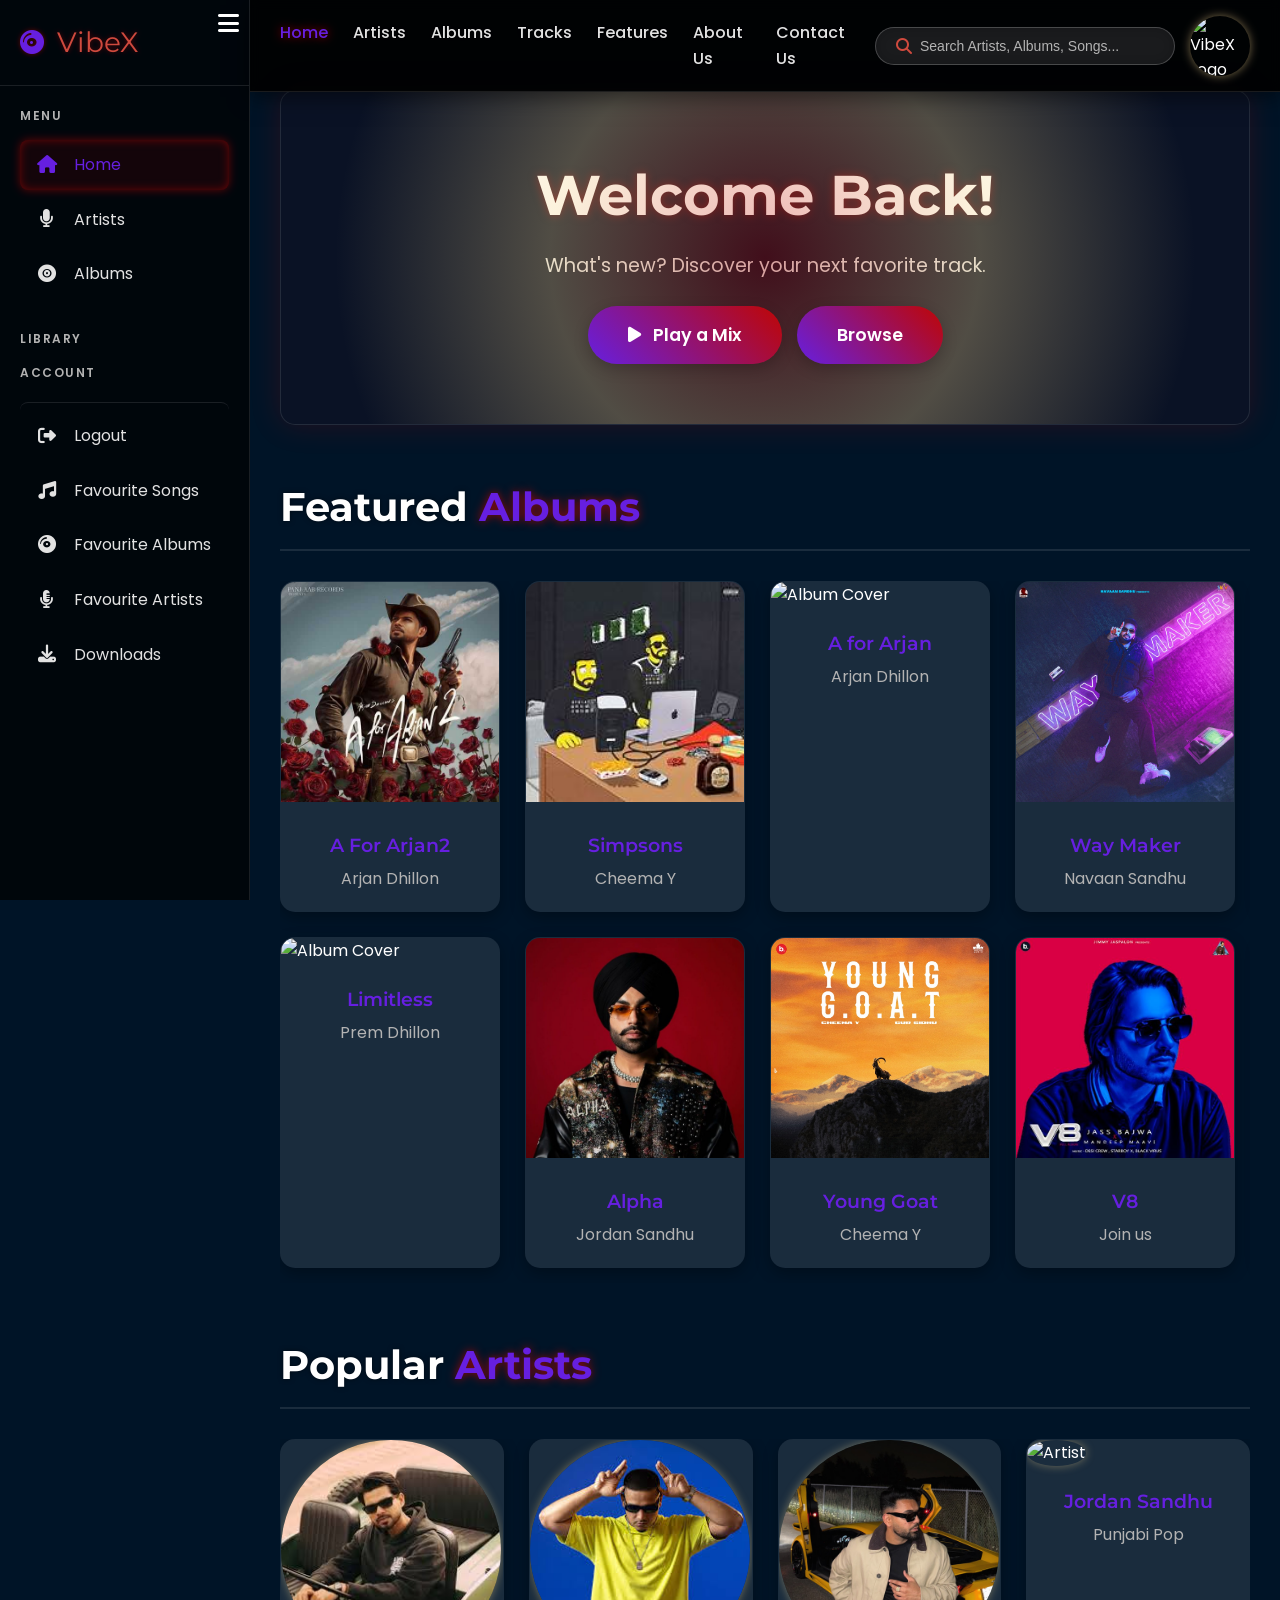
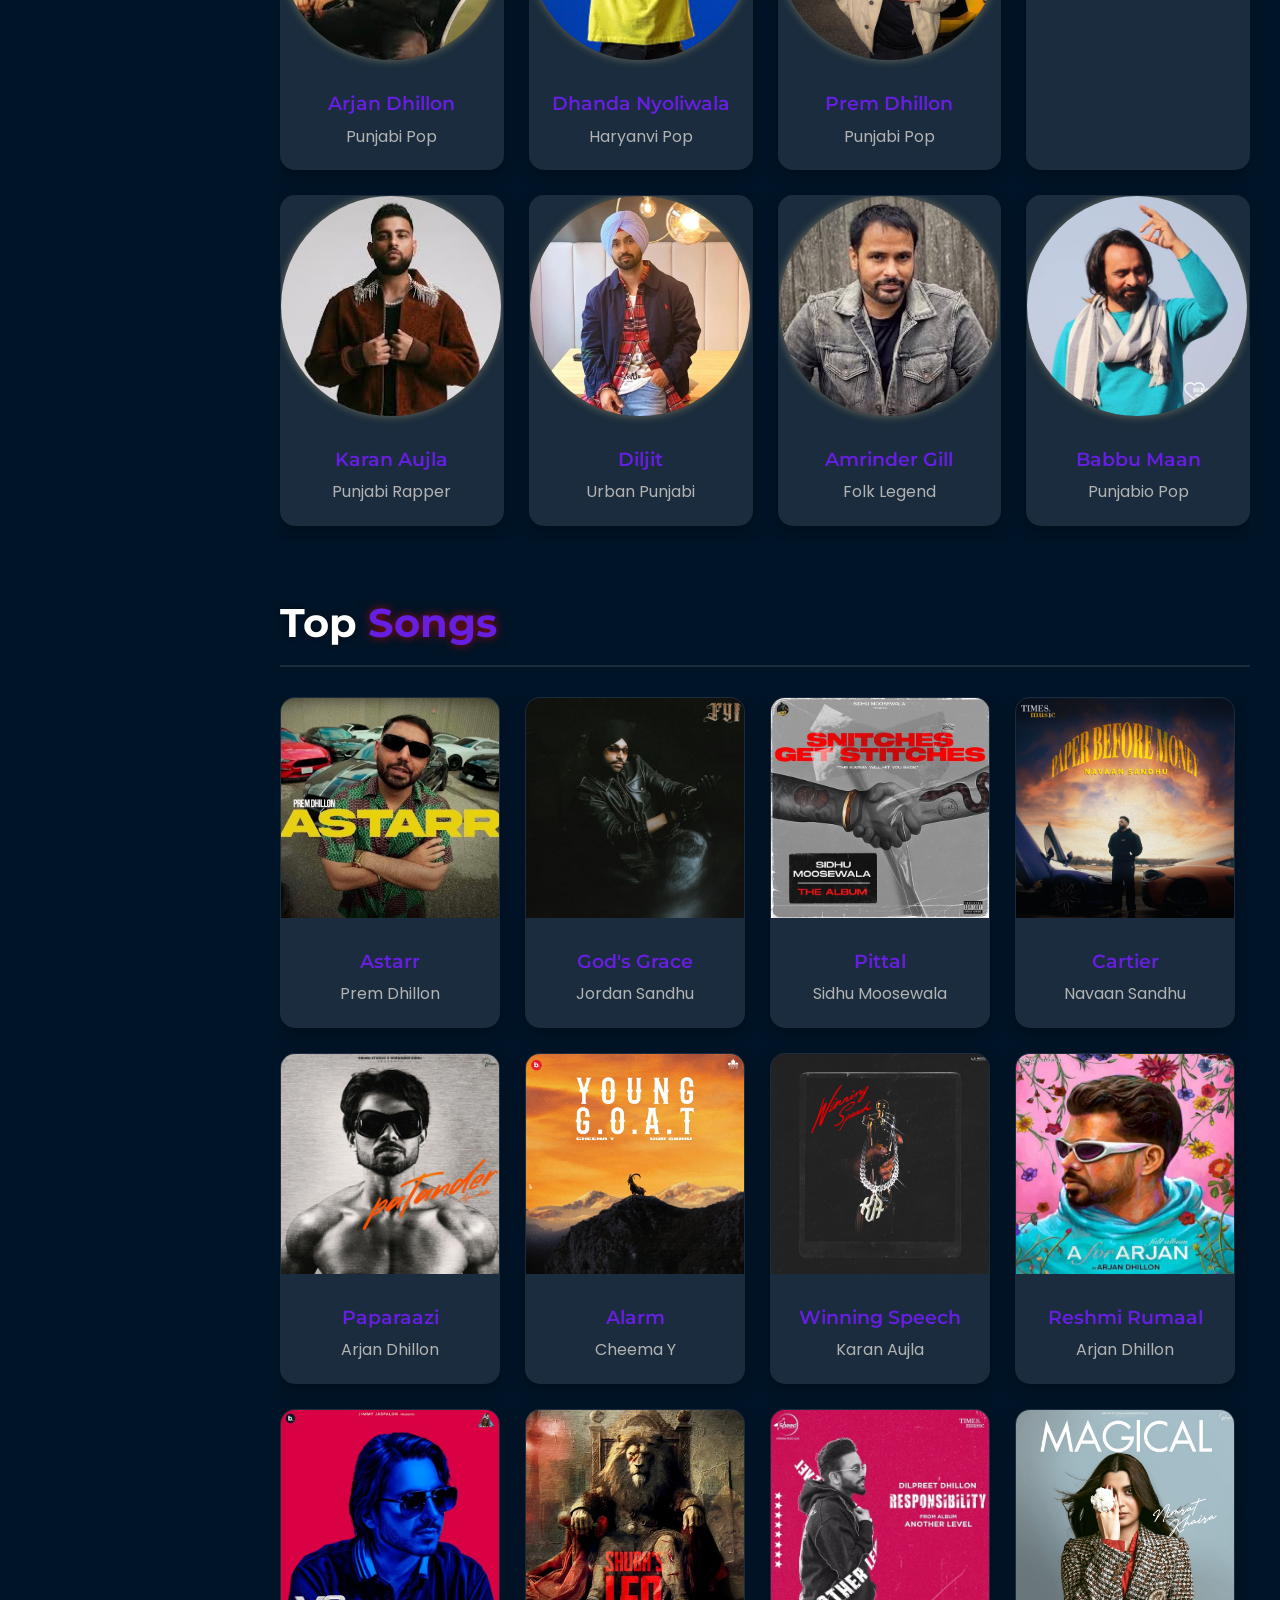
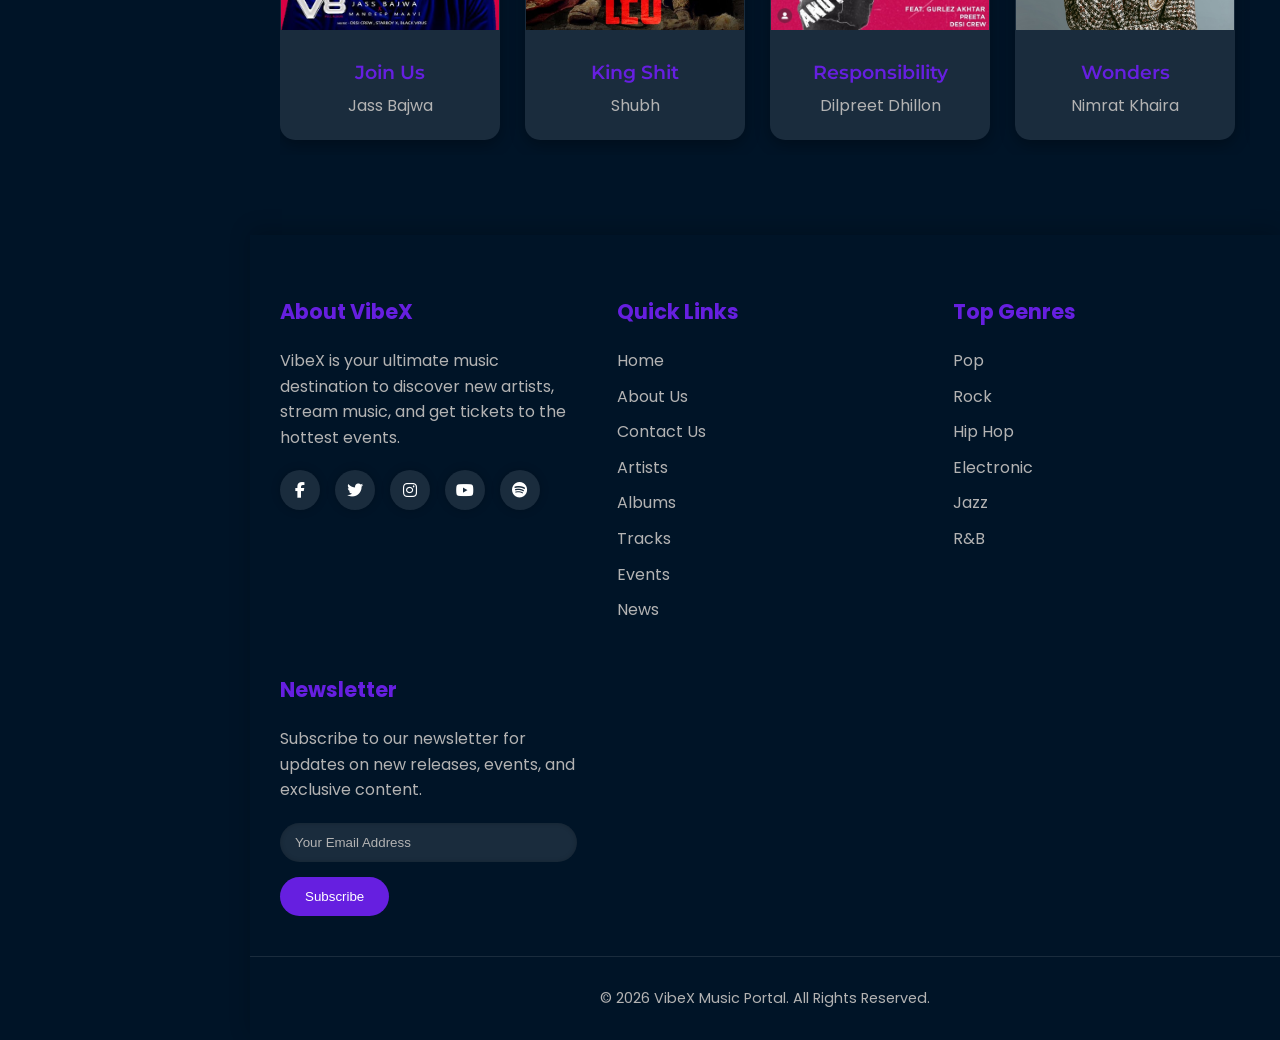
==== commit 1882b72e: "New commits" ====
--- a/HTML/index.html
+++ b/HTML/index.html
@@ -48,6 +48,10 @@
                     <i class="fas fa-sign-out-alt"></i>
                     <span>Logout</span>
                         </a>
+                <a href="#favourites_songs.html" class="nav-item">
+                    <i class="fas fa-music"></i>
+                    <span>Favourite Songs</span>
+                </a>
 
                 <a href="favourites_albums.html" class="nav-item">
                     <i class="fas fa-compact-disc"></i>
@@ -71,6 +75,8 @@
                         <a href="#" class="active">Home</a>
                         <a href="artists.html">Artists</a>
                         <a href="albums.html">Albums</a>
+                        <a href="#tracks">Tracks</a>
+                        <a href="#features">Features</a>
                         <a href="about.html">About Us</a>
                         <a href="contact.html">Contact Us</a>
                     </nav>
--- a/css/index10.css
+++ b/css/index10.css
@@ -408,8 +408,8 @@
 
 
 .vibex-logo-container {
-    width: 80px;
-    height: 80px;
+    width: 60px;
+    height: 60px;
     border-radius: 50%;
     overflow: hidden;
     display: flex;
@@ -427,7 +427,7 @@
 .vibex-logo-container img {
     width: 100%;
     height: 100%;
-    object-fit: contain;
+    object-fit: fill;
 }
 
 /* ----------------------------------- */
